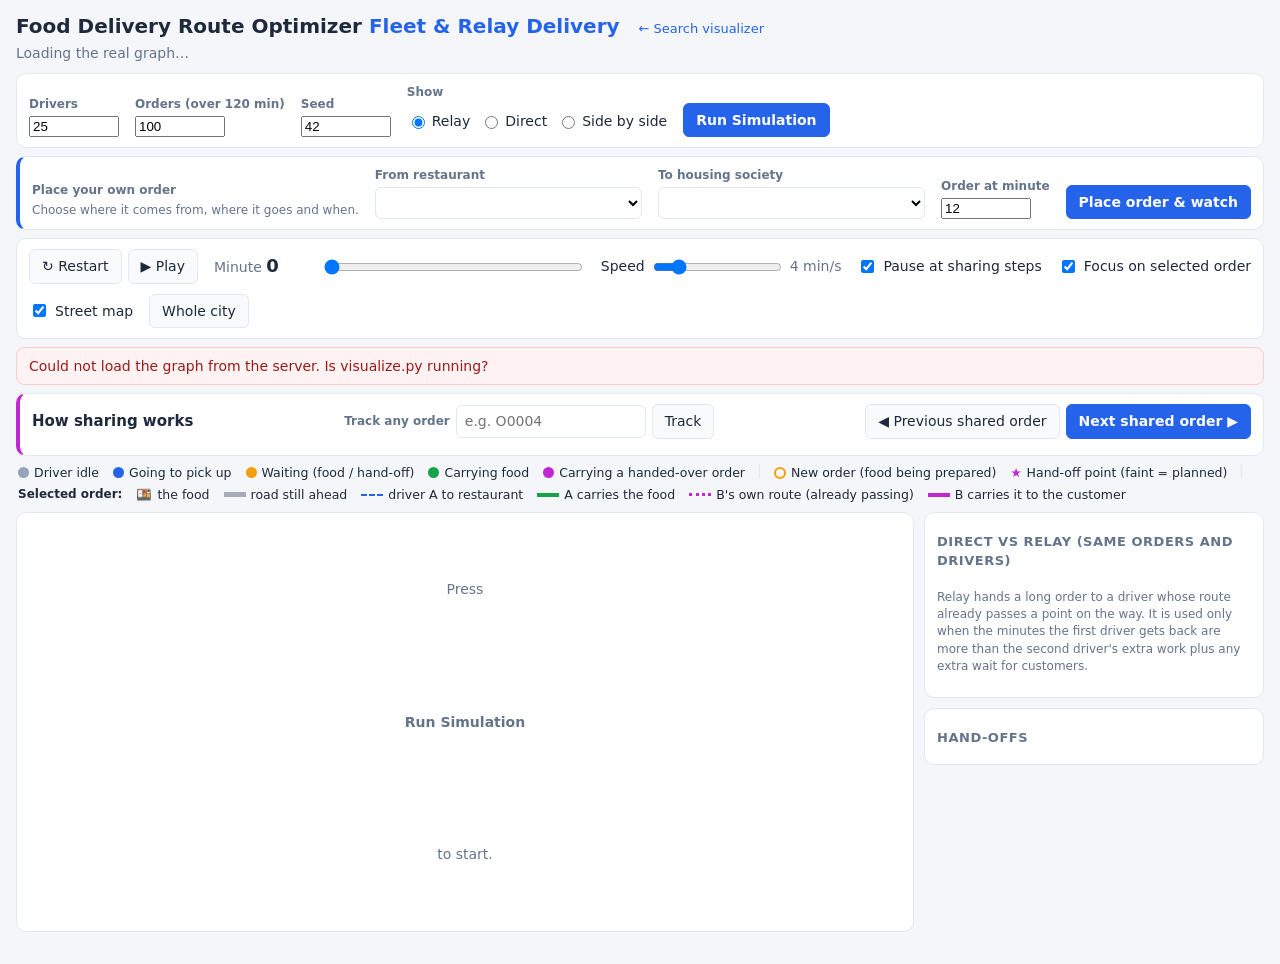
==== web/fleet.html @ f939c36b "Add complete food delivery route optimizer with fleet relay simulator" ====
<!doctype html>
<html lang="en">
<head>
  <meta charset="utf-8">
  <meta name="viewport" content="width=device-width, initial-scale=1">
  <title>Fleet Relay Simulator</title>
  <link rel="stylesheet" href="style.css">
</head>
<body class="fleet-page">
  <header class="topbar">
    <div>
      <h1>Food Delivery Route Optimizer <span class="sub">Fleet &amp; Relay Delivery</span>
        <a class="navlink" href="index.html">&larr; Search visualizer</a></h1>
      <p id="info" class="muted">Loading the real graph&hellip;</p>
    </div>
  </header>

  <section class="card controls" aria-label="Simulation setup">
    <div class="field">
      <label class="label" for="drivers">Drivers</label>
      <input id="drivers" type="number" min="1" max="200" value="25" class="num">
    </div>
    <div class="field">
      <label class="label" for="orders">Orders (over 120 min)</label>
      <input id="orders" type="number" min="1" max="300" value="100" class="num">
    </div>
    <div class="field">
      <label class="label" for="seed">Seed</label>
      <input id="seed" type="number" value="42" class="num">
    </div>
    <div class="field">
      <span class="label">Show</span>
      <div class="seg" role="radiogroup">
        <label><input type="radio" name="view" value="relay" checked> Relay</label>
        <label><input type="radio" name="view" value="direct"> Direct</label>
        <label><input type="radio" name="view" value="both"> Side by side</label>
      </div>
    </div>
    <button id="runBtn" class="primary" type="button">Run Simulation</button>
  </section>

  <section class="card controls myorder" aria-label="Place your own order">
    <div class="field">
      <span class="label">Place your own order</span>
      <span class="muted small">Choose where it comes from, where it goes and when.</span>
    </div>
    <div class="field grow">
      <label class="label" for="myRestaurant">From restaurant</label>
      <select id="myRestaurant"></select>
    </div>
    <div class="field grow">
      <label class="label" for="mySociety">To housing society</label>
      <select id="mySociety"></select>
    </div>
    <div class="field">
      <label class="label" for="myMinute">Order at minute</label>
      <input id="myMinute" type="number" min="0" max="120" step="1" value="12" class="num">
    </div>
    <button id="placeBtn" class="primary" type="button">Place order &amp; watch</button>
    <button id="removeMyBtn" type="button" hidden>Remove my order</button>
  </section>

  <section class="card playback" aria-label="Playback controls">
    <div class="btns">
      <button id="restartBtn" type="button" title="Restart (R)">&#8635; Restart</button>
      <button id="playBtn" type="button" title="Play / pause (Space)">&#9654; Play</button>
    </div>
    <div class="clock"><span class="muted">Minute</span> <b id="clock">0</b></div>
    <input id="timeline" class="timeline" type="range" min="0" max="100" step="0.1" value="0" aria-label="Simulation time">
    <label class="speed">Speed
      <input id="speed" type="range" min="1" max="20" value="4">
      <span id="speedLabel" class="muted">4 min/s</span>
    </label>
    <label class="check" title="Pause when a shared order is placed and again at its hand-off"><input id="pauseAtHandoff" type="checkbox" checked> Pause at sharing steps</label>
    <label class="check" title="Fade drivers that are not part of the selected order"><input id="focusSel" type="checkbox" checked> Focus on selected order</label>
    <label class="check" title="Needs internet; without it the plain graph is shown"><input id="streetMap" type="checkbox" checked> Street map</label>
    <button id="fitAllBtn" type="button">Whole city</button>
  </section>

  <div id="error" class="error" role="alert" hidden></div>

  <section id="story" class="card story" aria-live="polite">
    <div class="story-head">
      <b id="storyTitle">How sharing works</b>
      <div class="btns track">
        <label class="label" for="trackOrder">Track any order</label>
        <input id="trackOrder" list="orderList" placeholder="e.g. O0004" autocomplete="off">
        <button id="trackBtn" type="button">Track</button>
        <datalist id="orderList"></datalist>
      </div>
      <div class="btns">
        <button id="prevShared" type="button">&#9664; Previous shared order</button>
        <button id="nextShared" type="button" class="primary">Next shared order &#9654;</button>
      </div>
    </div>
    <ol id="storySteps" class="story-steps"></ol>
    <p id="storyText" class="story-text"></p>
  </section>

  <section class="legend" aria-label="Legend">
    <span><i class="dot drv-idle"></i>Driver idle</span>
    <span><i class="dot drv-empty"></i>Going to pick up</span>
    <span><i class="dot drv-wait"></i>Waiting (food / hand-off)</span>
    <span><i class="dot drv-carry"></i>Carrying food</span>
    <span><i class="dot drv-relay"></i>Carrying a handed-over order</span>
    <span class="sep"></span>
    <span><i class="dot pending"></i>New order (food being prepared)</span>
    <span><i class="star">&#9733;</i>Hand-off point (faint = planned)</span>
    <span class="sep"></span>
    <b class="small">Selected order:</b>
    <span><i class="foodkey">&#127857;</i>the food</span>
    <span><i class="ln ahead"></i>road still ahead</span>
    <span><i class="ln dashed"></i>driver A to restaurant</span>
    <span><i class="ln carry"></i>A carries the food</span>
    <span><i class="ln dotted"></i>B's own route (already passing)</span>
    <span><i class="ln relay"></i>B carries it to the customer</span>
  </section>


  <main id="stage" class="stage single">
    <div id="panels" class="panels">
      <div class="card placeholder">Press <b>Run Simulation</b> to start.</div>
    </div>
    <aside class="sidebar">
      <div class="card">
        <h3>Direct vs relay (same orders and drivers)</h3>
        <table class="cmp" id="metrics"></table>
        <p class="muted small">Relay hands a long order to a driver whose route
          already passes a point on the way. It is used only when the minutes
          the first driver gets back are more than the second driver's extra
          work plus any extra wait for customers.</p>
      </div>
      <div class="card" id="orderCard" hidden></div>
      <div class="card">
        <h3>Hand-offs <span class="muted" id="relayCount"></span></h3>
        <ol class="relay-list" id="relayList"></ol>
      </div>
    </aside>
  </main>

  <div id="tooltip" class="tooltip" hidden></div>
  <script src="map.js"></script>
  <script src="fleet.js"></script>
</body>
</html>
---- web/style.css ----
:root {
  --bg: #f4f6fa;
  --card: #ffffff;
  --text: #1e293b;
  --muted: #64748b;
  --border: #e2e8f0;
  --accent: #2563eb;

  --unvisited: #cbd5e1;
  --frontier: #0ea5e9;
  --explored: #8b5cf6;
  --current: #f59e0b;
  --source: #16a34a;
  --destination: #dc2626;
  --path: #db2777;

  --edge: #dde3ec;
  --edge-explored: #c4b5fd;
  --edge-current: #f59e0b;
  --edge-path: #db2777;
}

* { box-sizing: border-box; }
body {
  margin: 0;
  padding: 12px 16px 32px;
  background: var(--bg);
  color: var(--text);
  font: 14px/1.45 system-ui, -apple-system, "Segoe UI", Roboto, sans-serif;
}
h1 { font-size: 20px; margin: 0; }
h1 .sub { color: var(--accent); font-weight: 600; }
h2 { font-size: 16px; margin: 0; }
h3 { font-size: 13px; margin: 10px 0 6px; text-transform: uppercase; letter-spacing: .04em; color: var(--muted); }
.muted { color: var(--muted); }
.small { font-size: 12px; }
.topbar p { margin: 2px 0 10px; }

.card {
  background: var(--card);
  border: 1px solid var(--border);
  border-radius: 10px;
  padding: 10px 12px;
}

/* ---------- controls ---------- */
.controls, .playback {
  display: flex; flex-wrap: wrap; gap: 10px 16px; align-items: flex-end;
  margin-bottom: 8px;
}
.field { display: flex; flex-direction: column; gap: 3px; }
.field.grow { flex: 1 1 200px; }
.label { font-size: 12px; color: var(--muted); font-weight: 600; }
.seg { display: flex; gap: 10px; padding: 6px 0; }
.seg label { display: flex; gap: 4px; align-items: center; cursor: pointer; }
input[type=text], input:not([type]), select {
  font: inherit; padding: 6px 8px; border: 1px solid var(--border);
  border-radius: 6px; background: #fff; min-width: 0;
}
button {
  font: inherit; padding: 6px 12px; border-radius: 6px; cursor: pointer;
  border: 1px solid var(--border); background: #f8fafc; color: var(--text);
}
button:hover { background: #eef2f7; }
button:disabled { opacity: .45; cursor: default; }
button.primary { background: var(--accent); border-color: var(--accent); color: #fff; font-weight: 600; }
button.primary:hover { background: #1d4ed8; }
.btns { display: flex; gap: 6px; flex-wrap: wrap; }
.playback { align-items: center; }
.speed, .check { display: flex; align-items: center; gap: 6px; }
.hint { font-size: 12px; }

.error {
  background: #fef2f2; border: 1px solid #fecaca; color: #991b1b;
  border-radius: 8px; padding: 8px 12px; margin-bottom: 8px; white-space: pre-line;
}

/* ---------- legend ---------- */
.legend { display: flex; flex-wrap: wrap; gap: 4px 14px; margin: 4px 2px 8px; font-size: 12.5px; }
.legend span { display: inline-flex; align-items: center; gap: 5px; }
.legend .sep { width: 1px; height: 14px; background: var(--border); }
.dot { width: 11px; height: 11px; border-radius: 50%; display: inline-block; }
.dot.big { width: 13px; height: 13px; border: 1.5px solid #64748b; }
.dot.small { width: 7px; height: 7px; }
.dot.source { background: var(--source); }
.dot.destination { background: var(--destination); }
.dot.current { background: var(--current); box-shadow: 0 0 0 2px #fde68a; }
.dot.unvisited { background: var(--unvisited); }
.dot.frontier { background: var(--frontier); }
.dot.explored { background: var(--explored); }
.dot.path { background: var(--path); }
.ln { width: 22px; height: 0; display: inline-block; border-top: 2px solid; }
.ln.normal { border-color: var(--edge); }
.ln.explored { border-color: var(--edge-explored); }
.ln.current { border-color: var(--edge-current); border-top-width: 3px; }
.ln.path { border-color: var(--edge-path); border-top-width: 4px; }

/* ---------- stage ---------- */
.stage { display: grid; gap: 10px; }
.stage.single { grid-template-columns: minmax(0, 1fr) 340px; }
.stage.compare { grid-template-columns: minmax(0, 1fr); }
.stage.compare .sidebar { display: none; }
.panels { display: grid; gap: 10px; min-width: 0; }
.stage.compare .panels { grid-template-columns: repeat(2, minmax(0, 1fr)); }
.placeholder { display: grid; place-items: center; min-height: 420px; color: var(--muted); }

.panel { display: flex; flex-direction: column; gap: 6px; min-width: 0; }
.panel-head { display: flex; align-items: center; gap: 10px; flex-wrap: wrap; }
.panel-head .pstats { margin-left: auto; font-variant-numeric: tabular-nums; color: var(--muted); }
.badge { font-size: 11px; padding: 1px 7px; border-radius: 10px; }
.badge.ok { background: #dcfce7; color: #166534; }
.badge.warn { background: #fee2e2; color: #991b1b; }
svg.graph {
  width: 100%; height: calc(100vh - 330px); min-height: 420px;
  background: #fbfcfe; border: 1px solid var(--border); border-radius: 8px;
  cursor: grab; touch-action: none; user-select: none;
}
svg.graph.dragging { cursor: grabbing; }
.mapbox { position: relative; min-width: 0; }
.mapbox svg.graph { display: block; }
.attrib {
  position: absolute; right: 1px; bottom: 1px; padding: 1px 6px;
  font-size: 10.5px; color: #475569; background: rgba(255,255,255,.8);
  border-radius: 6px 0 7px 0;
}
.attrib a { color: inherit; }
.mapbox:has(svg:not(.map-on)) .attrib { display: none; }
.tiles { opacity: .75; filter: saturate(.6); }
.tiles image { pointer-events: none; }
/* On the street map: grey links and nodes need more contrast. */
svg.graph.map-on .e { stroke: #64748b; stroke-opacity: .45; }
svg.graph.map-on .e-explored { stroke: #7c3aed; stroke-opacity: .75; }
svg.graph.map-on .e-current { stroke: var(--edge-current); stroke-opacity: 1; }
svg.graph.map-on .e-path { stroke: var(--edge-path); stroke-opacity: .95; }
svg.graph.map-on .n-unvisited { fill: #94a3b8; }
.stage.compare svg.graph { height: auto; aspect-ratio: 1.45; min-height: 0; max-height: calc(100vh - 330px); }
.panel-foot { font-size: 13px; min-height: 42px; font-variant-numeric: tabular-nums; }
.panel-foot .act { color: var(--muted); }

/* SVG elements */
.e { fill: none; stroke: var(--edge); stroke-width: 1; stroke-linejoin: round; vector-effect: non-scaling-stroke; }
.e-explored { stroke: var(--edge-explored); stroke-width: 1.6; }
.e-current { stroke: var(--edge-current); stroke-width: 3; }
.e-path { stroke: var(--edge-path); stroke-width: 5; stroke-linecap: round; }
.n { stroke: #fff; stroke-width: .8; vector-effect: non-scaling-stroke; cursor: pointer; }
.n.k-Society { stroke: #64748b; stroke-width: 1.3; }
.n-unvisited { fill: var(--unvisited); }
.n-frontier { fill: var(--frontier); }
.n-explored { fill: var(--explored); }
.n-current { fill: var(--current); }
.n-source { fill: var(--source); }
.n-destination { fill: var(--destination); }
.n-path { fill: var(--path); }
.n.is-current { stroke: #b45309; stroke-width: 3; }
.n.on-path { stroke: var(--path); stroke-width: 3; }
.lbl {
  font-weight: 600; fill: #0f172a; paint-order: stroke;
  stroke: #fff; stroke-linejoin: round; pointer-events: none;
}
.lbl.cost { font-weight: 500; fill: #475569; }
.pulse { fill: none; stroke: var(--current); vector-effect: non-scaling-stroke; stroke-width: 2; opacity: .8; pointer-events: none; }

/* ---------- sidebar ---------- */
.sidebar { display: flex; flex-direction: column; gap: 10px; min-width: 0; }
.presenter .step-no { font-size: 22px; font-weight: 700; font-variant-numeric: tabular-nums; }
.kv { display: flex; justify-content: space-between; gap: 8px; margin-top: 4px; }
.kv b { font-size: 16px; }
.curname { min-height: 1.4em; }
.action { margin: 0; min-height: 5.5em; }
.stats { display: grid; grid-template-columns: 1fr 1fr; gap: 6px; margin-top: 10px; }
.stat { background: #f8fafc; border: 1px solid var(--border); border-radius: 8px; padding: 5px 8px; }
.stat .v { font-size: 17px; font-weight: 700; font-variant-numeric: tabular-nums; }
.stat .k { font-size: 11.5px; color: var(--muted); }
table.pq { width: 100%; border-collapse: collapse; font-size: 12.5px; font-variant-numeric: tabular-nums; }
table.pq th, table.pq td { text-align: left; padding: 3px 5px; border-bottom: 1px solid var(--border); }
table.pq th { color: var(--muted); font-weight: 600; }
table.pq tr.next td { background: #fef3c7; font-weight: 600; }
table.pq td.num, table.pq th.num { text-align: right; }

/* ---------- results ---------- */
.results { display: grid; gap: 10px; margin-top: 10px; }
.final-routes { display: grid; gap: 10px; grid-template-columns: repeat(auto-fit, minmax(320px, 1fr)); }
.route-line { font-weight: 600; word-break: break-word; }
.route-list { margin: 6px 0; padding-left: 20px; font-size: 13px; }
.route-list .leg { color: var(--muted); font-size: 12px; }
table.cmp { border-collapse: collapse; width: 100%; max-width: 760px; font-variant-numeric: tabular-nums; }
table.cmp th, table.cmp td { padding: 5px 10px; border-bottom: 1px solid var(--border); text-align: right; }
table.cmp th:first-child, table.cmp td:first-child { text-align: left; }
table.cmp td.win { color: #15803d; font-weight: 700; }
.verdict { margin: 8px 0 0; }

.tooltip {
  position: fixed; z-index: 10; pointer-events: none; max-width: 300px;
  background: #0f172a; color: #f8fafc; font-size: 12.5px;
  padding: 7px 9px; border-radius: 6px; box-shadow: 0 4px 14px rgba(0,0,0,.2);
}
.tooltip .t-muted { color: #94a3b8; }

@media (max-width: 1000px) {
  .stage.single { grid-template-columns: minmax(0, 1fr); }
  .stage.compare .panels { grid-template-columns: minmax(0, 1fr); }
  svg.graph { height: 60vh; }
}

/* ---------- shared: page links ---------- */
.navlink { font-size: 13px; font-weight: 500; margin-left: 12px; color: var(--accent); text-decoration: none; }
.navlink:hover { text-decoration: underline; }

/* ---------- fleet page ---------- */
:root {
  --drv-idle: #94a3b8;
  --drv-empty: #2563eb;
  --drv-wait: #f59e0b;
  --drv-carry: #16a34a;
  --drv-relay: #c026d3;
}
input.num { width: 90px; }
.clock { font-variant-numeric: tabular-nums; min-width: 92px; }
.clock b { font-size: 18px; }
.timeline { flex: 1 1 220px; }
.road { fill: none; stroke: #64748b; stroke-opacity: .35; stroke-width: 1.2; stroke-linejoin: round; vector-effect: non-scaling-stroke; }
svg.graph:not(.map-on) .road { stroke-opacity: .25; }
.loc { fill: #94a3b8; stroke: #fff; stroke-width: .6; vector-effect: non-scaling-stroke; }
.loc.k-Society { fill: #475569; }
.drv { cursor: pointer; }
.drv circle { stroke: #fff; stroke-width: 1.6; vector-effect: non-scaling-stroke; }
.drv-idle circle { fill: var(--drv-idle); }
.drv-empty circle { fill: var(--drv-empty); }
.drv-wait circle { fill: var(--drv-wait); }
.drv-carry circle { fill: var(--drv-carry); }
.drv-relay circle { fill: var(--drv-relay); }
.drv-sel circle { stroke: #0f172a; stroke-width: 3; }
.drv-label { font-weight: 600; fill: #0f172a; paint-order: stroke; stroke: #fff; stroke-width: 3px; stroke-linejoin: round; pointer-events: none; }
.drv-idle .drv-label { fill: #64748b; font-weight: 500; }
.pending { fill: none; stroke: var(--drv-wait); stroke-width: 2; vector-effect: non-scaling-stroke; animation: pulse 1.2s ease-in-out infinite; }
@keyframes pulse { 50% { stroke-opacity: .25; } }
.handoff-ring { fill: rgba(192, 38, 211, .12); stroke: var(--drv-relay); stroke-width: 2; vector-effect: non-scaling-stroke; }
.handoff-star { fill: var(--drv-relay); text-anchor: middle; paint-order: stroke; stroke: #fff; stroke-width: 2px; }
.handoff-label { text-anchor: middle; font-weight: 700; fill: #86198f; paint-order: stroke; stroke: #fff; stroke-width: 3px; stroke-linejoin: round; }
.sel { fill: none; stroke-linecap: round; stroke-linejoin: round; vector-effect: non-scaling-stroke; }
.sel-empty { stroke: var(--drv-empty); stroke-width: 3; stroke-dasharray: 6 5; }
.sel-carry { stroke: var(--drv-carry); stroke-width: 5; }
.sel-relay { stroke: var(--drv-relay); stroke-width: 5; }
.sel-mark { fill: #fff; stroke-width: 3; vector-effect: non-scaling-stroke; }
.sel-mark.m-r { stroke: var(--drv-carry); }
.sel-mark.m-s { stroke: #dc2626; }
.sel-mark.m-h { stroke: var(--drv-relay); }
.sel-text { text-anchor: middle; font-weight: 700; fill: #0f172a; paint-order: stroke; stroke: #fff; stroke-width: 3px; stroke-linejoin: round; pointer-events: none; }
.dot.drv-idle { background: var(--drv-idle); }
.dot.drv-empty { background: var(--drv-empty); }
.dot.drv-wait { background: var(--drv-wait); }
.dot.drv-carry { background: var(--drv-carry); }
.dot.drv-relay { background: var(--drv-relay); }
.dot.pending { border: 2px solid var(--drv-wait); width: 12px; height: 12px; }
.legend .star { font-style: normal; color: var(--drv-relay); }
.ln.dashed { border-top: 2px dashed var(--drv-empty); }
.ln.carry { border-top: 4px solid var(--drv-carry); }
.ln.relay { border-top: 4px solid var(--drv-relay); }
table.cmp td.lose { color: #b91c1c; font-weight: 700; }
.fleet-page table.cmp { font-size: 13px; }
.fleet-page table.cmp th, .fleet-page table.cmp td { padding: 4px 6px; }
.relay-list { margin: 0; padding-left: 20px; font-size: 13px; max-height: 320px; overflow: auto; }
.relay-list li { padding: 4px 4px; border-radius: 6px; cursor: pointer; }
.relay-list li:hover { background: #f1f5f9; }
.relay-list li.active { background: #fae8ff; }
.timeline-list { margin: 4px 0 8px; padding-left: 20px; font-size: 13px; }
.timeline-list li { margin-bottom: 4px; }
.fleet-page .stage.compare { grid-template-columns: minmax(0, 1fr); }
.fleet-page .stage.compare .sidebar { display: grid; grid-template-columns: repeat(auto-fit, minmax(300px, 1fr)); align-items: start; }

/* ---------- fleet page: sharing story ---------- */
.story { margin-bottom: 8px; border-left: 4px solid var(--drv-relay); }
.story-head { display: flex; flex-wrap: wrap; gap: 8px 16px; align-items: center; justify-content: space-between; }
.story-head b { font-size: 15px; }
.story-steps { display: flex; flex-wrap: wrap; gap: 4px; list-style: none; padding: 0; margin: 8px 0 4px; counter-reset: step; }
.story-steps:empty { display: none; }
.story-steps li { counter-increment: step; font-size: 12.5px; padding: 3px 10px; border-radius: 12px; background: #f1f5f9; color: var(--muted); }
.story-steps li::before { content: counter(step) ". "; }
.story-steps li.done { background: #dcfce7; color: #166534; }
.story-steps li.done::before { content: "✓ "; }
.story-steps li.now { background: var(--drv-relay); color: #fff; font-weight: 700; }
.story-text { margin: 6px 0 0; font-size: 14px; line-height: 1.5; }
.role-a { color: #15803d; }
.role-b { color: #a21caf; }
.drv.dim { opacity: .18; }
.pending.dim, .handoff-ring.dim, .handoff-star.dim, .handoff-label.dim { opacity: .2; }
.drv.has-role .drv-label { font-weight: 800; fill: #86198f; }
.handoff-star.planned { fill: none; stroke: var(--drv-relay); stroke-width: 1.2px; paint-order: normal; opacity: .85; }
.handoff-label.planned { font-weight: 600; fill: #a21caf; opacity: .9; }
.sel-b-own { stroke: var(--drv-relay); stroke-width: 2.5; stroke-dasharray: 2 5; stroke-opacity: .9; }
.ln.dotted { border-top: 3px dotted var(--drv-relay); }
.relay-list .status { display: inline-block; margin-top: 2px; font-size: 11px; padding: 0 7px; border-radius: 9px; background: #f1f5f9; color: var(--muted); }
.relay-list .status.plan { background: #fae8ff; color: #86198f; }
.relay-list .status.live { background: #fef3c7; color: #92400e; }
.relay-list .status.done { background: #dcfce7; color: #166534; }

/* ---------- fleet page: food journey ---------- */
.sel-ahead { stroke: #475569; stroke-opacity: .45; stroke-width: 6; }
.ln.ahead { border-top: 5px solid rgba(71, 85, 105, .45); }
.food-box { fill: #fff; stroke: #0f172a; stroke-width: 2; vector-effect: non-scaling-stroke; }
.food-delivered .food-box { fill: #dcfce7; stroke: #15803d; }
.food-restaurant .food-box { stroke: var(--drv-wait); }
.food-icon { text-anchor: middle; pointer-events: none; }
.food-delivered .food-icon { fill: #15803d; font-weight: 800; }
.food-label { text-anchor: middle; font-weight: 800; fill: #0f172a; paint-order: stroke; stroke: #fff; stroke-width: 3px; stroke-linejoin: round; pointer-events: none; }
.foodkey { font-style: normal; }
.btns.track { align-items: center; }
.btns.track input { width: 190px; font: inherit; padding: 5px 8px; border: 1px solid var(--border); border-radius: 6px; }
table.journey { width: 100%; border-collapse: collapse; font-size: 12.5px; font-variant-numeric: tabular-nums; }
table.journey th, table.journey td { text-align: left; vertical-align: top; padding: 4px 4px; border-bottom: 1px solid var(--border); }
table.journey th { color: var(--muted); font-weight: 600; }

.myorder { border-left: 4px solid var(--accent); }
.myorder select { font: inherit; padding: 6px 8px; border: 1px solid var(--border); border-radius: 6px; background: #fff; width: 100%; min-width: 0; }
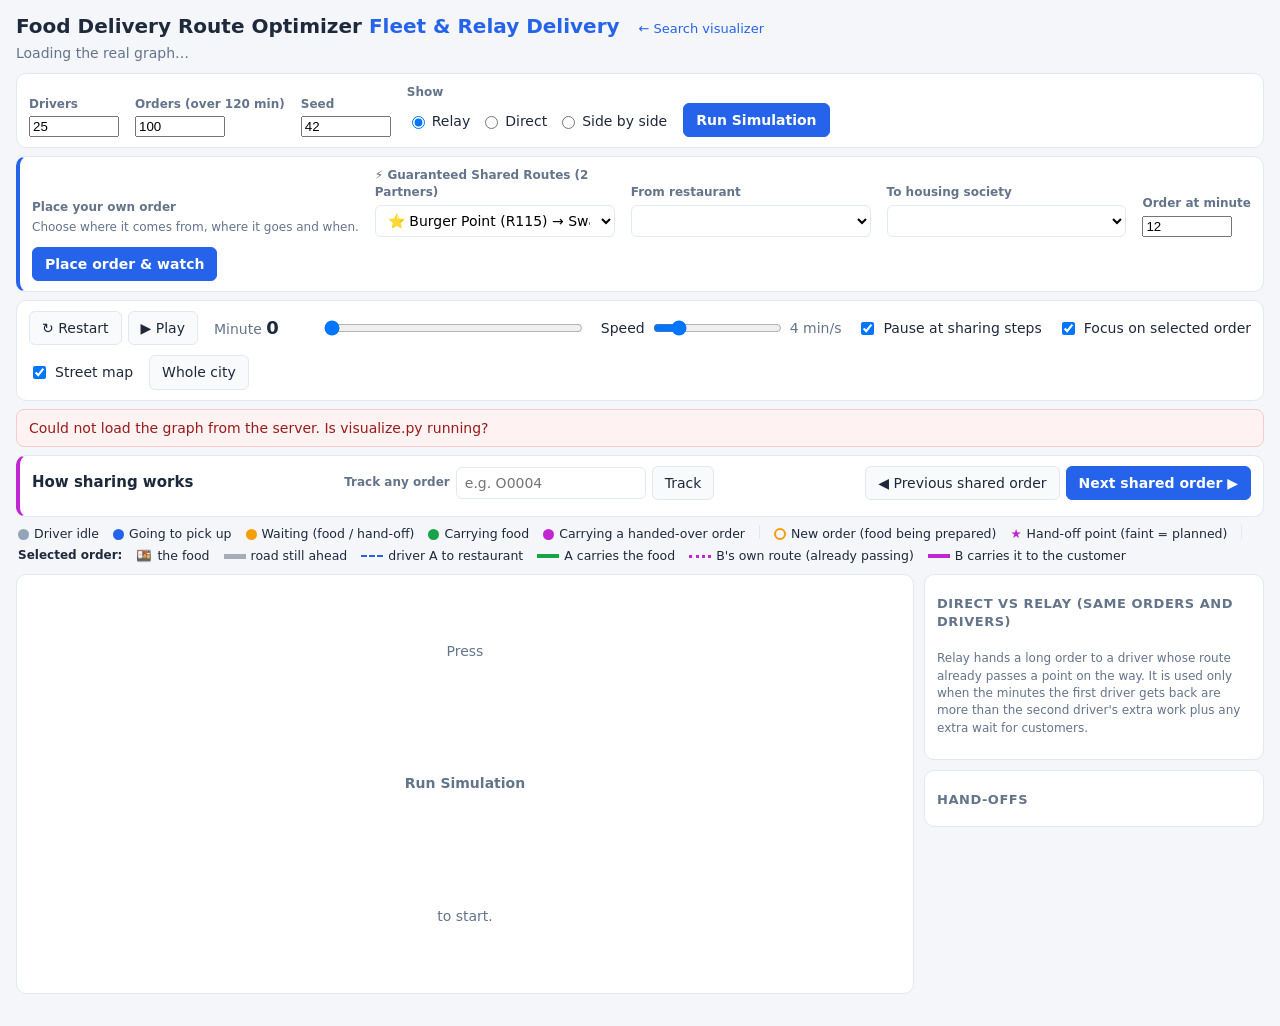
==== commit 67bd30ce: "Add report figures generator, high-res report diagrams, and guaranteed relay route presets" ====
--- a/web/fleet.html
+++ b/web/fleet.html
@@ -43,6 +43,17 @@
     <div class="field">
       <span class="label">Place your own order</span>
       <span class="muted small">Choose where it comes from, where it goes and when.</span>
+    </div>
+    <div class="field grow">
+      <label class="label" for="presetRelayOrder">⚡ Guaranteed Shared Routes (2 Partners)</label>
+      <select id="presetRelayOrder">
+        <option value="">-- Quick-pick a verified relay route --</option>
+        <option value="R115,S019,12" selected>⭐ Burger Point (R115) → Swayambhu Apt (S019) at min 12</option>
+        <option value="R102,S015,72">⭐ Apple Net Cafe (R102) → Anandvan Society (S015) at min 72</option>
+        <option value="R037,S009,72">⭐ Swami Vade Wale (R037) → Shivaji Society (S009) at min 72</option>
+        <option value="R153,S015,93">⭐ Kapital Kitchen (R153) → Anandvan Society (S015) at min 93</option>
+        <option value="R112,S006,101">⭐ Shetkari Wada (R112) → Ganesh Society (S006) at min 101</option>
+      </select>
     </div>
     <div class="field grow">
       <label class="label" for="myRestaurant">From restaurant</label>
